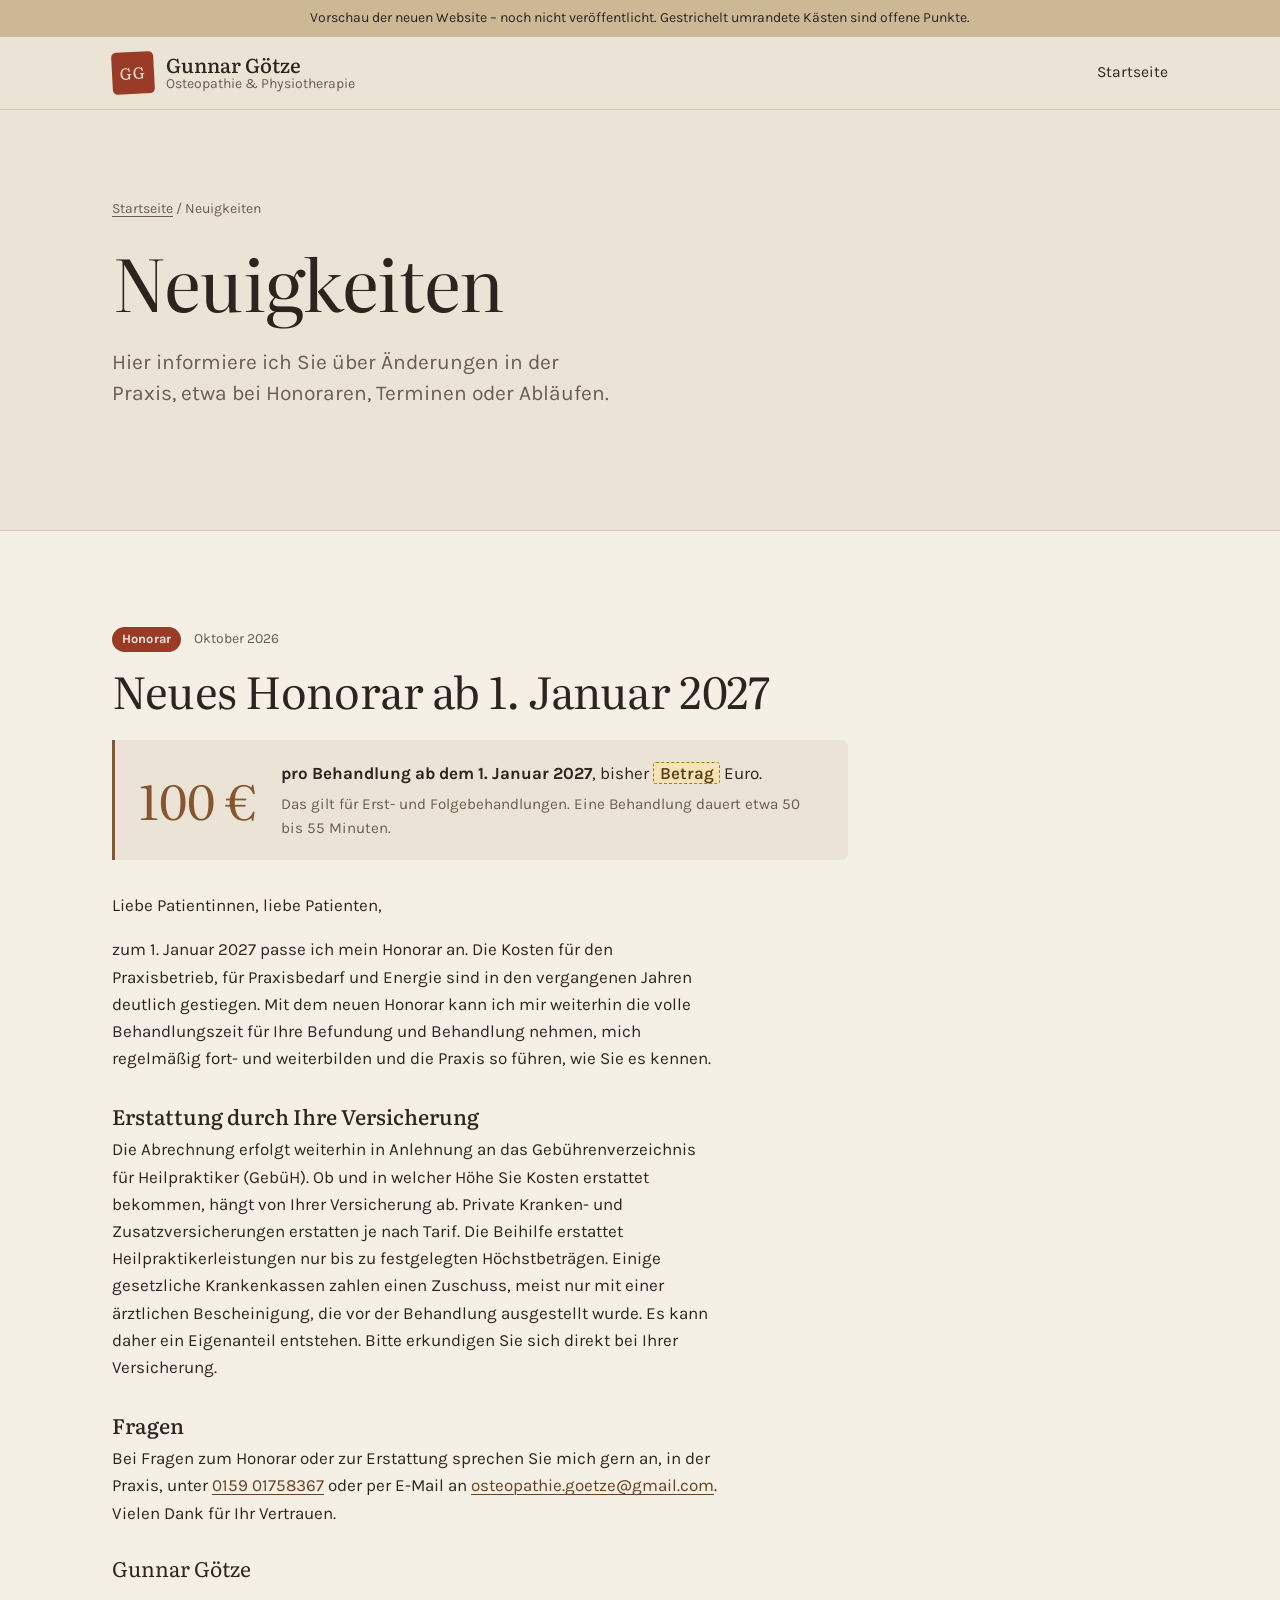
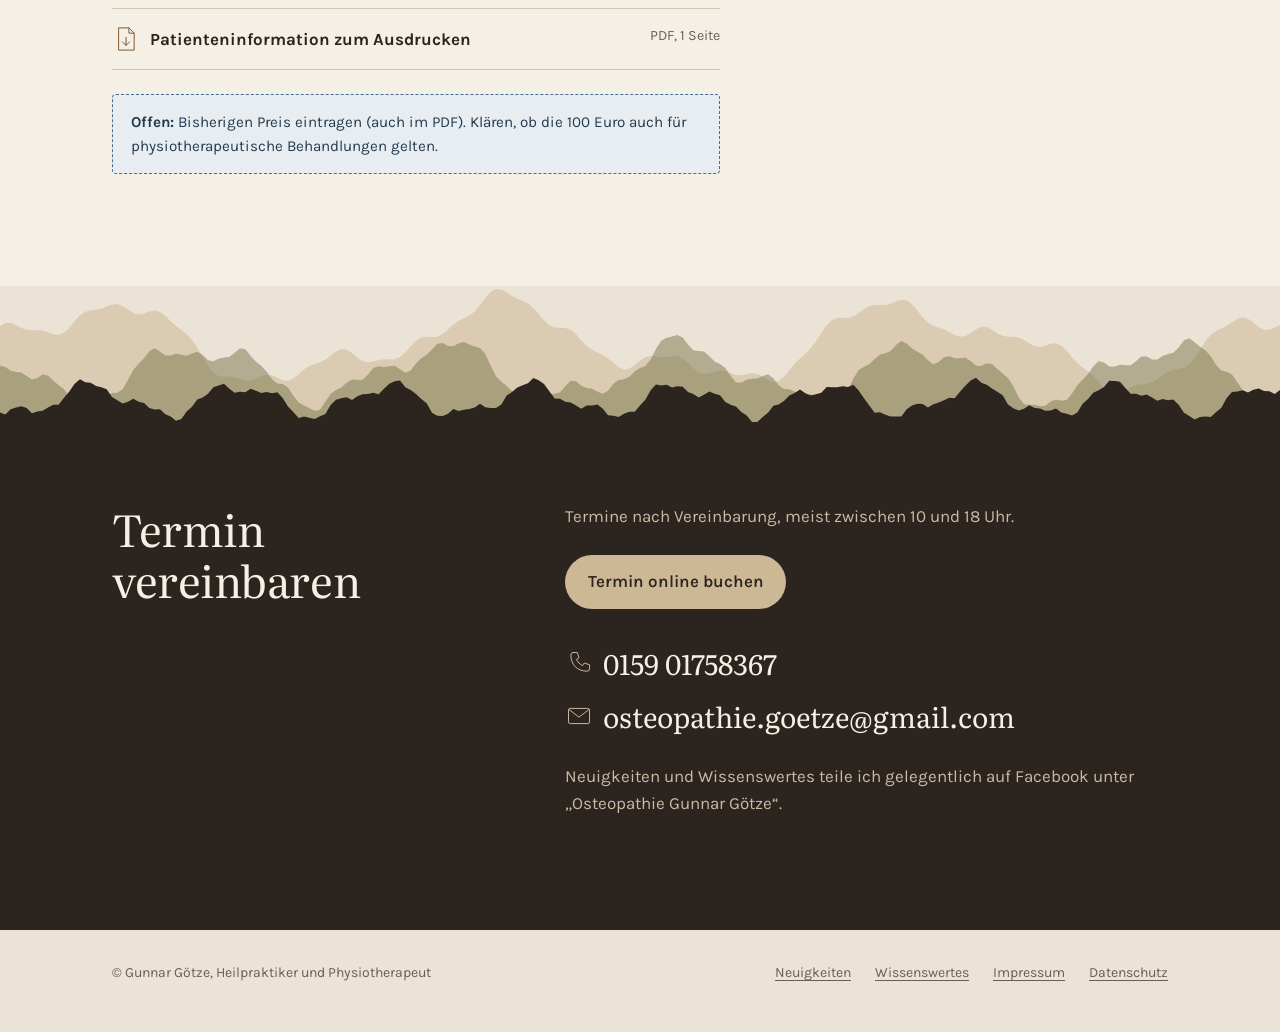
==== aktuelles.html @ a24f3da4 "Seite Neuigkeiten mit Honoraranpassung 2027, Hinweis-Banner auf der Startseite Co-Authored-By: Claud" ====
<!doctype html>
<html lang="de">
<head>
<meta charset="utf-8">
<meta name="viewport" content="width=device-width, initial-scale=1">
<meta name="robots" content="noindex, nofollow">
<title>Neuigkeiten – Gunnar Götze</title>
<meta name="description" content="Aktuelle Informationen aus der Praxis Gunnar Götze in Dahlewitz.">
<link rel="stylesheet" href="assets/style.css?v=10">
</head>
<body>
<svg width="0" height="0" style="position:absolute" aria-hidden="true" focusable="false">
  <symbol id="i-stones" viewBox="0 0 48 48"><ellipse cx="24" cy="38" rx="15" ry="5.5"/><ellipse cx="24" cy="26.5" rx="10.5" ry="4.5"/><ellipse cx="24" cy="16.5" rx="6.5" ry="3.5"/><path d="M24 9.5c0-2.5 1.5-4.5 4-5.5"/></symbol>
  <symbol id="i-spine" viewBox="0 0 48 48"><path d="M22 5h6M21 12h7M20.5 19h7.5M21 26h7M22 33h6.5M23 40h5"/><path d="M25 5c-2 7-3 14-1.5 21s1.5 11 1 14" opacity=".5"/></symbol>
  <symbol id="i-taiji" viewBox="0 0 48 48"><circle cx="24" cy="24" r="17"/><path d="M24 7a8.5 8.5 0 0 1 0 17a8.5 8.5 0 0 0 0 17"/><circle cx="24" cy="15.5" r="1.6"/><circle cx="24" cy="32.5" r="1.6"/></symbol>
  <symbol id="i-drop" viewBox="0 0 48 48"><path d="M24 6c6 9 10 14 10 20a10 10 0 0 1-20 0c0-6 4-11 10-20z"/><path d="M8 42c4-2 8-2 12 0s8 2 12 0 8-2 8-2" opacity=".6"/></symbol>
  <symbol id="i-bus" viewBox="0 0 48 48"><rect x="10" y="8" width="28" height="28" rx="4"/><path d="M10 24h28M15 36v4M33 36v4"/><circle cx="16" cy="30" r="1.5"/><circle cx="32" cy="30" r="1.5"/></symbol>
  <symbol id="i-train" viewBox="0 0 48 48"><rect x="13" y="6" width="22" height="28" rx="6"/><path d="M13 20h22M18 42l4-8M30 42l-4-8M16 42h16"/><circle cx="19" cy="27" r="1.5"/><circle cx="29" cy="27" r="1.5"/></symbol>
  <symbol id="i-car" viewBox="0 0 48 48"><path d="M7 30v-5l4-9h26l4 9v5z"/><path d="M7 30v5M41 30v5M11 25h26"/><circle cx="15" cy="30" r="2"/><circle cx="33" cy="30" r="2"/></symbol>
  <symbol id="i-phone" viewBox="0 0 48 48"><path d="M14 6h7l3 9-4.5 3a22 22 0 0 0 10.5 10.5l3-4.5 9 3v7a4 4 0 0 1-4 4C21 38 10 27 10 10a4 4 0 0 1 4-4z"/></symbol>
  <symbol id="i-mail" viewBox="0 0 48 48"><rect x="6" y="11" width="36" height="26" rx="3"/><path d="M7 13l17 13 17-13"/></symbol>
  <symbol id="i-doc" viewBox="0 0 48 48"><path d="M12 5h17l9 9v29H12z"/><path d="M29 5v9h9M24 21v14M18 29l6 6 6-6"/></symbol>
</svg>
<a class="skip" href="#inhalt">Zum Inhalt springen</a>
<div class="preview-bar">Vorschau der neuen Website – noch nicht veröffentlicht. Gestrichelt umrandete Kästen sind offene Punkte.</div>
<header class="site-head">
  <div class="wrap">
    <a class="brand" href="./"><span class="seal" aria-hidden="true">GG</span><span><strong>Gunnar Götze</strong><span class="brand-sub">Osteopathie &amp; Physiotherapie</span></span></a>
    <nav class="nav" aria-label="Hauptnavigation"><ul><li><a href="./">Startseite</a></li></ul></nav>
  </div>
</header>

<main id="inhalt">
<section class="hero sub-hero" aria-labelledby="nz-titel">
  <div class="wrap">
    <p class="place"><a href="./">Startseite</a> / Neuigkeiten</p>
    <h1 id="nz-titel">Neuigkeiten</h1>
    <p class="lead">Hier informiere ich Sie über Änderungen in der Praxis, etwa bei Honoraren, Terminen oder Abläufen.</p>
  </div>
</section>

<section class="surface news-list" aria-label="Meldungen">
  <div class="wrap">
    <article id="honorar-2027" class="news">
      <div class="news-meta"><span class="tag">Honorar</span><time datetime="2026-10">Oktober 2026</time></div>
      <h2>Neues Honorar ab 1.&nbsp;Januar&nbsp;2027</h2>
      <div class="price-box">
        <div class="amount">100&nbsp;€</div>
        <div>
          <p><strong>pro Behandlung ab dem 1.&nbsp;Januar 2027</strong>, bisher <span class="ph">Betrag</span> Euro.</p>
          <p class="muted">Das gilt für Erst- und Folgebehandlungen. Eine Behandlung dauert etwa 50 bis 55 Minuten.</p>
        </div>
      </div>
      <div class="news-body">
        <p>Liebe Patientinnen, liebe Patienten,</p>
        <p>zum 1.&nbsp;Januar 2027 passe ich mein Honorar an. Die Kosten für den Praxisbetrieb, für Praxisbedarf und Energie sind in den vergangenen Jahren deutlich gestiegen. Mit dem neuen Honorar kann ich mir weiterhin die volle Behandlungszeit für Ihre Befundung und Behandlung nehmen, mich regelmäßig fort- und weiterbilden und die Praxis so führen, wie Sie es kennen.</p>
        <h3>Erstattung durch Ihre Versicherung</h3>
        <p>Die Abrechnung erfolgt weiterhin in Anlehnung an das Gebührenverzeichnis für Heilpraktiker (GebüH). Ob und in welcher Höhe Sie Kosten erstattet bekommen, hängt von Ihrer Versicherung ab. Private Kranken- und Zusatzversicherungen erstatten je nach Tarif. Die Beihilfe erstattet Heilpraktikerleistungen nur bis zu festgelegten Höchstbeträgen. Einige gesetzliche Krankenkassen zahlen einen Zuschuss, meist nur mit einer ärztlichen Bescheinigung, die vor der Behandlung ausgestellt wurde. Es kann daher ein Eigenanteil entstehen. Bitte erkundigen Sie sich direkt bei Ihrer Versicherung.</p>
        <h3>Fragen</h3>
        <p>Bei Fragen zum Honorar oder zur Erstattung sprechen Sie mich gern an, in der Praxis, unter <a href="tel:+4915901758367">0159&nbsp;01758367</a> oder per E-Mail an <a href="mailto:osteopathie.goetze@gmail.com">osteopathie.goetze@gmail.com</a>. Vielen Dank für Ihr Vertrauen.</p>
        <p class="sig">Gunnar Götze</p>
        <ul class="downloads">
          <li><a href="assets/docs/patienteninformation-honorar-2027.pdf" download="Patienteninformation Honorar 2027.pdf"><span class="icon-row"><svg class="icon small" aria-hidden="true"><use href="#i-doc"/></svg><strong>Patienteninformation zum Ausdrucken</strong></span><small>PDF, 1 Seite</small></a></li>
        </ul>
        <div class="open-point"><strong>Offen:</strong> Bisherigen Preis eintragen (auch im PDF). Klären, ob die 100 Euro auch für physiotherapeutische Behandlungen gelten.</div>
      </div>
    </article>
  </div>
</section>

<div class="mountain-band" aria-hidden="true"><svg class="mountains" viewBox="0 0 1440 260" preserveAspectRatio="none" focusable="false"><path d="M0 260 L0 68.2 L6 62.7 L12 62.2 L18 65.9 L24 70.9 L30 74.2 L36 75.0 L42 74.6 L48 75.3 L54 78.1 L60 81.7 L66 83.0 L72 79.3 L78 70.6 L84 59.4 L90 49.5 L96 43.5 L102 41.1 L108 40.2 L114 38.3 L120 34.8 L126 31.4 L132 30.6 L138 33.8 L144 39.9 L150 45.6 L156 48.1 L162 46.6 L168 43.3 L174 41.6 L180 44.1 L186 50.8 L192 59.5 L198 67.7 L204 74.5 L210 81.4 L216 90.9 L222 104.4 L228 120.5 L234 135.8 L240 146.9 L246 152.2 L252 153.2 L258 153.1 L264 154.5 L270 157.4 L276 160.1 L282 160.1 L288 156.9 L294 152.5 L300 149.8 L306 150.9 L312 155.1 L318 159.4 L324 160.5 L330 156.7 L336 149.3 L342 141.4 L348 135.5 L354 132.0 L360 129.1 L366 124.7 L372 118.0 L378 110.9 L384 106.7 L390 107.7 L396 113.5 L402 121.3 L408 127.2 L414 129.2 L420 127.8 L426 125.4 L432 124.2 L438 124.4 L444 123.9 L450 120.1 L456 112.1 L462 101.8 L468 92.5 L474 87.2 L480 86.0 L486 86.7 L492 85.8 L498 81.2 L504 73.7 L510 65.5 L516 59.0 L522 54.5 L528 50.0 L534 43.1 L540 32.6 L546 20.5 L552 10.2 L558 5.1 L564 6.1 L570 11.1 L576 17.0 L582 21.6 L588 25.2 L594 29.7 L600 37.2 L606 47.5 L612 58.4 L618 66.6 L624 70.3 L630 70.7 L636 70.9 L642 74.2 L648 81.7 L654 91.7 L660 101.1 L666 108.0 L672 112.4 L678 116.5 L684 122.3 L690 130.2 L696 137.7 L702 141.7 L708 140.1 L714 133.8 L720 126.0 L726 120.4 L732 118.5 L738 119.4 L744 120.6 L750 120.3 L756 118.9 L762 118.7 L768 122.2 L774 129.8 L780 139.0 L786 146.4 L792 149.3 L798 147.8 L804 144.7 L810 143.0 L816 144.3 L822 147.7 L828 150.6 L834 151.0 L840 149.3 L846 147.8 L852 149.0 L858 153.6 L864 159.4 L870 162.8 L876 161.0 L882 153.5 L888 142.7 L894 131.8 L900 122.6 L906 114.6 L912 105.4 L918 93.6 L924 79.7 L930 66.5 L936 57.4 L942 53.6 L948 53.6 L954 54.0 L960 51.8 L966 46.3 L972 39.5 L978 34.2 L984 32.0 L990 32.1 L996 32.1 L1002 30.1 L1008 26.2 L1014 23.2 L1020 24.1 L1026 30.7 L1032 41.5 L1038 53.1 L1044 62.1 L1050 67.3 L1056 70.3 L1062 73.3 L1068 77.8 L1074 82.9 L1080 85.9 L1086 84.8 L1092 79.6 L1098 73.1 L1104 69.0 L1110 69.6 L1116 74.2 L1122 80.2 L1128 84.4 L1134 85.9 L1140 86.0 L1146 87.3 L1152 91.3 L1158 97.1 L1164 101.9 L1170 103.4 L1176 101.2 L1182 97.9 L1188 97.0 L1194 101.1 L1200 109.9 L1206 120.7 L1212 130.7 L1218 138.4 L1224 144.8 L1230 152.3 L1236 162.1 L1242 173.0 L1248 181.9 L1254 185.8 L1260 183.7 L1266 177.7 L1272 171.4 L1278 167.6 L1284 166.4 L1290 165.9 L1296 163.4 L1302 157.9 L1308 150.8 L1314 144.7 L1320 141.5 L1326 140.4 L1332 138.4 L1338 132.5 L1344 121.6 L1350 107.4 L1356 93.5 L1362 82.9 L1368 76.2 L1374 71.8 L1380 67.1 L1386 61.4 L1392 55.8 L1398 53.3 L1404 55.5 L1410 61.9 L1416 69.3 L1422 73.9 L1428 74.0 L1434 70.4 L1440 66.1 L1440 260 Z"/><path d="M0 260 L0 134.4 L6 137.1 L12 143.6 L18 145.7 L24 146.4 L30 152.2 L36 158.2 L42 155.9 L48 149.9 L54 151.5 L60 160.4 L66 168.2 L72 174.8 L78 187.0 L84 201.4 L90 206.8 L96 202.3 L102 198.3 L108 198.1 L114 194.4 L120 185.9 L126 181.0 L132 180.6 L138 174.7 L144 158.7 L150 142.2 L156 131.7 L162 122.1 L168 110.6 L174 105.3 L180 110.8 L186 117.8 L192 117.5 L198 114.8 L204 116.4 L210 118.1 L216 114.2 L222 111.2 L228 117.0 L234 125.8 L240 127.3 L246 123.0 L252 121.2 L258 120.0 L264 113.1 L270 105.2 L276 107.2 L282 118.5 L288 128.4 L294 134.9 L300 145.0 L306 158.0 L312 165.0 L318 166.1 L324 172.0 L330 185.6 L336 197.4 L342 202.4 L348 206.6 L354 211.8 L360 209.3 L366 196.0 L372 182.2 L378 175.9 L384 171.7 L390 163.9 L396 158.2 L402 159.0 L408 158.7 L414 149.7 L420 139.0 L426 135.9 L432 137.3 L438 136.0 L444 135.1 L450 140.8 L456 146.9 L462 142.9 L468 131.2 L474 122.2 L480 116.5 L486 107.5 L492 97.8 L498 96.3 L504 101.4 L510 102.2 L516 96.9 L522 94.8 L528 99.0 L534 102.6 L540 104.9 L546 115.1 L552 134.8 L558 152.8 L564 162.1 L570 169.2 L576 178.1 L582 182.4 L588 178.8 L594 176.7 L600 182.7 L606 189.2 L612 188.1 L618 183.7 L624 182.5 L630 179.7 L636 169.9 L642 160.5 L648 161.4 L654 168.7 L660 172.6 L666 173.8 L672 178.5 L678 182.6 L684 177.2 L690 165.6 L696 159.0 L702 158.0 L708 153.6 L714 144.8 L720 138.9 L726 135.3 L732 124.5 L738 106.3 L744 92.2 L750 87.6 L756 85.6 L762 83.0 L768 87.0 L774 99.0 L780 108.6 L786 110.0 L792 111.0 L798 118.8 L804 127.6 L810 132.2 L816 138.7 L822 151.9 L828 163.3 L834 163.8 L840 158.7 L846 157.0 L852 156.7 L858 152.2 L864 149.2 L870 156.1 L876 168.1 L882 174.2 L888 174.8 L894 178.4 L900 184.3 L906 185.1 L912 183.0 L918 187.8 L924 198.4 L930 203.4 L936 199.4 L942 193.9 L948 188.5 L954 176.1 L960 156.8 L966 142.1 L972 136.8 L978 132.4 L984 123.4 L990 116.0 L996 114.0 L1002 109.9 L1008 99.8 L1014 93.0 L1020 97.2 L1026 106.0 L1032 111.2 L1038 116.2 L1044 125.6 L1050 132.3 L1056 128.5 L1062 120.6 L1068 119.1 L1074 122.2 L1080 122.1 L1086 121.3 L1092 127.0 L1098 135.0 L1104 135.6 L1110 130.9 L1116 131.9 L1122 140.3 L1128 148.3 L1134 155.6 L1140 169.5 L1146 188.3 L1152 200.0 L1158 201.2 L1164 201.1 L1170 203.7 L1176 202.5 L1182 195.7 L1188 192.0 L1194 194.4 L1200 193.1 L1206 181.9 L1212 168.0 L1218 158.5 L1224 149.0 L1230 135.7 L1236 127.0 L1242 129.6 L1248 136.1 L1254 136.3 L1260 133.4 L1266 134.0 L1272 134.1 L1278 127.3 L1284 119.2 L1290 119.4 L1296 124.6 L1302 124.3 L1308 118.7 L1314 115.3 L1320 113.0 L1326 104.1 L1332 92.0 L1338 88.5 L1344 95.3 L1350 103.0 L1356 108.7 L1362 118.9 L1368 133.5 L1374 142.9 L1380 145.0 L1386 150.0 L1392 163.0 L1398 175.9 L1404 183.3 L1410 190.8 L1416 201.1 L1422 205.0 L1428 197.1 L1434 186.1 L1440 181.2 L1440 260 Z"/><path d="M0 260 L0 214.1 L6 217.5 L12 208.7 L18 205.6 L24 203.4 L30 206.6 L36 215.3 L42 212.3 L48 211.2 L54 205.6 L60 201.2 L66 201.2 L72 189.2 L78 178.7 L84 165.4 L90 157.8 L96 162.9 L102 163.6 L108 169.3 L114 171.2 L120 174.9 L126 187.9 L132 193.2 L138 199.0 L144 195.9 L150 190.7 L156 195.8 L162 198.2 L168 206.5 L174 209.2 L180 208.8 L186 217.1 L192 221.1 L198 228.2 L204 225.2 L210 212.5 L216 204.3 L222 192.3 L228 188.7 L234 182.2 L240 171.2 L246 168.6 L252 165.5 L258 173.9 L264 180.6 L270 179.2 L276 179.8 L282 174.1 L288 177.4 L294 181.1 L300 179.3 L306 181.7 L312 179.8 L318 189.8 L324 204.1 L330 213.5 L336 223.3 L342 221.0 L348 222.9 L354 225.0 L360 220.6 L366 216.8 L372 201.5 L378 192.6 L384 190.0 L390 188.3 L396 192.8 L402 186.7 L408 183.4 L414 182.9 L420 180.7 L426 183.4 L432 174.0 L438 165.6 L444 161.3 L450 160.1 L456 171.4 L462 176.2 L468 182.8 L474 191.1 L480 198.4 L486 214.4 L492 219.7 L498 220.2 L504 216.4 L510 208.3 L516 211.4 L522 209.6 L528 208.2 L534 205.6 L540 199.4 L546 205.1 L552 206.5 L558 206.5 L564 200.8 L570 185.5 L576 179.5 L582 171.8 L588 168.0 L594 164.7 L600 155.8 L606 159.7 L612 165.8 L618 178.2 L624 190.4 L630 191.0 L636 196.1 L642 197.4 L648 202.3 L654 207.8 L660 202.3 L666 202.3 L672 200.8 L678 207.2 L684 218.6 L690 219.6 L696 221.7 L702 216.2 L708 213.0 L714 213.0 L720 202.1 L726 192.4 L732 176.4 L738 166.8 L744 168.3 L750 167.1 L756 171.7 L762 169.9 L768 170.6 L774 179.5 L780 182.7 L786 188.6 L792 184.1 L798 178.7 L804 182.2 L810 185.0 L816 196.3 L822 201.0 L828 203.9 L834 213.4 L840 219.2 L846 230.4 L852 230.4 L858 221.7 L864 214.4 L870 202.7 L876 200.8 L882 194.7 L888 185.3 L894 181.0 L900 175.0 L906 181.4 L912 185.3 L918 183.2 L924 180.8 L930 170.9 L936 171.2 L942 171.6 L948 169.7 L954 171.1 L960 167.3 L966 176.8 L972 190.0 L978 202.1 L984 214.4 L990 213.9 L996 218.1 L1002 221.1 L1008 220.8 L1014 220.9 L1020 208.5 L1026 202.1 L1032 199.3 L1038 199.6 L1044 205.7 L1050 200.3 L1056 197.2 L1062 193.3 L1068 189.2 L1074 190.2 L1080 178.9 L1086 168.9 L1092 159.8 L1098 155.3 L1104 163.9 L1110 167.0 L1116 173.5 L1122 179.1 L1128 185.1 L1134 200.7 L1140 206.8 L1146 210.7 L1152 207.9 L1158 201.7 L1164 206.5 L1170 207.2 L1176 211.0 L1182 210.9 L1188 207.2 L1194 214.1 L1200 216.3 L1206 219.3 L1212 214.3 L1218 199.3 L1224 191.4 L1230 180.8 L1236 176.6 L1242 171.1 L1248 160.5 L1254 160.7 L1260 162.0 L1266 172.6 L1272 182.4 L1278 182.2 L1284 185.6 L1290 183.8 L1296 188.8 L1302 194.4 L1308 191.4 L1314 193.4 L1320 192.2 L1326 201.0 L1332 214.5 L1338 220.0 L1344 226.1 L1350 221.9 L1356 221.0 L1362 221.9 L1368 213.7 L1374 206.3 L1380 189.7 L1386 179.6 L1392 178.5 L1398 176.3 L1404 180.3 L1410 175.6 L1416 173.7 L1422 177.7 L1428 178.2 L1434 182.8 L1440 176.0 L1440 260 Z"/></svg></div>

<section class="contact-block" aria-labelledby="kontakt-titel">
  <div class="wrap split">
    <header><h2 id="kontakt-titel">Termin vereinbaren</h2></header>
    <div>
      <p class="muted">Termine nach Vereinbarung, meist zwischen 10 und 18 Uhr.</p>
      <p style="margin-top:1.5rem"><a class="btn" style="background:var(--sand);color:var(--ink)" href="https://my.lemniscus.de/ot/24f0e28b-988a-4317-8907-98d3f3a59a79" rel="noopener">Termin online buchen</a></p>
      <div class="contact-lines">
        <a class="icon-row" href="tel:+4915901758367"><svg class="icon small" aria-hidden="true"><use href="#i-phone"/></svg>0159 01758367</a>
        <a class="icon-row" href="mailto:osteopathie.goetze@gmail.com?subject=Terminanfrage"><svg class="icon small" aria-hidden="true"><use href="#i-mail"/></svg>osteopathie.goetze@gmail.com</a>
      </div>
      <p class="muted" style="margin-top:1.5rem">Neuigkeiten und Wissenswertes teile ich gelegentlich auf Facebook unter „Osteopathie Gunnar Götze“.</p>
    </div>
  </div>
</section>

</main>

<footer class="site-foot">
  <div class="wrap">
    <span>© Gunnar Götze, Heilpraktiker und Physiotherapeut</span>
    <ul>
      <li><a href="aktuelles.html">Neuigkeiten</a></li>
      <li><a href="osteopathie.html">Wissenswertes</a></li>
      <li><a href="impressum.html">Impressum</a></li>
      <li><a href="datenschutz.html">Datenschutz</a></li>
    </ul>
  </div>
</footer>
</body>
</html>
---- assets/style.css ----
/* Schriften lokal eingebunden – keine Verbindung zu Google Fonts (DSGVO) */
@font-face {
  font-family: "Literata";
  src: url("fonts/literata-latin-opsz-normal.woff2") format("woff2");
  font-weight: 200 900;
  font-style: normal;
  font-display: swap;
}
@font-face {
  font-family: "Literata";
  src: url("fonts/literata-latin-opsz-italic.woff2") format("woff2");
  font-weight: 200 900;
  font-style: italic;
  font-display: swap;
}
@font-face {
  font-family: "Karla";
  src: url("fonts/karla-latin-wght-normal.woff2") format("woff2");
  font-weight: 200 800;
  font-style: normal;
  font-display: swap;
}

:root {
  --paper: #ebe3d5;      /* ungebleichtes Reispapier – Grundfläche */
  --surface: #f5f0e6;    /* helle Flächen */
  --ink: #2c241f;        /* Umbra-Schwarz – Text */
  --muted: #6a5d51;      /* Nebentext */
  --clay: #87552f;       /* gebrannte Erde – Akzent */
  --clay-deep: #66401f;
  --olive: #6d6b3f;      /* Olivgrün – zweiter Akzent */
  --sand: #cdb896;       /* Lehm */
  --cinnabar: #9a3b27;   /* Siegelrot, nur für das Siegel */
  --line: #d4c6b0;

  --serif: "Literata", Georgia, "Times New Roman", serif;
  --sans: "Karla", "Helvetica Neue", Arial, sans-serif;

  --step--1: 0.875rem;
  --step-0: 1.0625rem;
  --step-1: 1.3125rem;
  --step-2: 1.75rem;
  --step-3: clamp(2rem, 4.2vw, 2.75rem);
  --step-4: clamp(2.5rem, 6.5vw, 4.5rem);

  --gutter: clamp(1rem, 4vw, 3rem);
  --measure: 38rem;
}

*, *::before, *::after { box-sizing: border-box; }

html { scroll-behavior: smooth; -webkit-text-size-adjust: 100%; }
@media (prefers-reduced-motion: reduce) { html { scroll-behavior: auto; } }

body {
  margin: 0;
  background: var(--paper);
  color: var(--ink);
  font-family: var(--sans);
  font-size: var(--step-0);
  line-height: 1.6;
}

img { max-width: 100%; display: block; }

a { color: var(--clay-deep); text-underline-offset: 0.18em; text-decoration-thickness: 1px; }
a:hover { color: var(--ink); }

:focus-visible { outline: 3px solid var(--clay); outline-offset: 3px; border-radius: 2px; }

.skip {
  position: absolute; left: -999px; top: 0.5rem;
  background: var(--ink); color: var(--surface); padding: 0.5rem 1rem; z-index: 10;
}
.skip:focus { left: 0.5rem; }

h1, h2, h3 { font-family: var(--serif); font-weight: 400; line-height: 1.15; margin: 0; }
h1 { font-size: var(--step-4); letter-spacing: -0.015em; font-variation-settings: "opsz" 72; }
h2 { font-size: var(--step-3); letter-spacing: -0.01em; font-variation-settings: "opsz" 48; }
h3 { font-size: var(--step-1); font-weight: 500; }

p { margin: 0 0 1em; max-width: var(--measure); }

.wrap { width: 100%; max-width: 72rem; margin: 0 auto; padding: 0 var(--gutter); }

/* ---------- Kopf ---------- */
.site-head { position: relative; border-bottom: 1px solid var(--line); background: var(--paper); }
.site-head .wrap {
  display: flex; align-items: center; justify-content: space-between; gap: 1rem; min-height: 4.5rem;
}
.brand { display: flex; align-items: center; gap: 0.75rem; min-width: 0; text-decoration: none; color: var(--ink); line-height: 1.2; padding: 0.75rem 0; }
.brand strong { display: block; font-family: var(--serif); font-weight: 500; font-size: 1.25rem; }
.brand-sub { display: block; font-size: var(--step--1); color: var(--muted); }
.seal {
  flex: none; width: 2.6rem; height: 2.6rem; border-radius: 0.3rem; background: var(--cinnabar);
  color: #f5ebe0; display: grid; place-items: center; font-family: var(--serif); font-size: 1rem;
  letter-spacing: 0.04em; transform: rotate(-3deg);
}

.nav ul { list-style: none; margin: 0; padding: 0; display: flex; align-items: center; gap: 0.25rem 1.5rem; }
.nav a { color: var(--ink); text-decoration: none; font-size: 0.975rem; padding: 0.4rem 0; display: block; white-space: nowrap; }
.nav a:hover { text-decoration: underline; }
.nav li.extra { display: none; }
.menu-toggle { display: none; }

@media (max-width: 52rem) {
  .brand-sub { display: none; }
  .seal { width: 2.2rem; height: 2.2rem; font-size: 0.9rem; }
  .menu-toggle {
    display: inline-flex; align-items: center; gap: 0.4rem; flex: none;
    font: inherit; font-size: 0.95rem; color: var(--ink); background: transparent;
    border: 1px solid var(--line); border-radius: 999px; padding: 0.45rem 0.85rem; cursor: pointer;
  }
  .menu-toggle svg { width: 1.1rem; height: 1.1rem; fill: none; stroke: currentColor; stroke-width: 1.8; stroke-linecap: round; }
  .menu-toggle[aria-expanded="true"] { background: var(--ink); color: var(--surface); border-color: var(--ink); }

  .nav.full ul {
    display: none; position: absolute; left: 0; right: 0; top: 100%; z-index: 20;
    flex-direction: column; align-items: stretch; gap: 0; padding: 0.25rem var(--gutter) 0.75rem;
    background: var(--surface); border-bottom: 1px solid var(--line);
    box-shadow: 0 12px 24px -16px rgba(44,36,31,.35);
  }
  .nav.full ul.open { display: flex; }
  .nav.full li.extra { display: block; }
  .nav.full li.desk-only { display: none; }
  .nav.full ul a { padding: 0.8rem 0; font-size: 1.05rem; border-bottom: 1px solid var(--line); }
  .nav.full ul li:last-child a { border-bottom: 0; }

  /* ohne JavaScript: Liste normal unter dem Kopf zeigen */
  .no-js .menu-toggle { display: none; }
  .no-js .site-head .wrap { flex-wrap: wrap; }
  .no-js .nav.full { width: 100%; }
  .no-js .nav.full ul { display: flex; position: static; box-shadow: none; border: 0; padding: 0 0 0.5rem; background: none; }
}

/* ---------- Hero ---------- */
.hero { position: relative; overflow: hidden; padding: clamp(3rem, 9vw, 7rem) 0 clamp(3rem, 7vw, 5.5rem); }
.hero .wrap { position: relative; z-index: 1; }
.hero h1 { max-width: 15ch; }
.hero .lead { font-size: var(--step-1); line-height: 1.5; color: var(--muted); max-width: 32rem; margin: 1.5rem 0 2rem; }
.hero .place { font-size: var(--step--1); color: var(--muted); margin: 0 0 1.25rem; }

.actions { display: flex; flex-wrap: wrap; gap: 0.75rem 1.25rem; align-items: center; }
.btn {
  display: inline-block; font-family: var(--sans); font-weight: 600; text-decoration: none;
  background: var(--ink); color: var(--surface); padding: 0.85rem 1.4rem; border-radius: 999px;
}
.btn:hover { background: var(--clay-deep); color: var(--surface); }
.btn.quiet { background: transparent; color: var(--ink); padding: 0.85rem 0.25rem; text-decoration: underline; }
.btn.quiet:hover { color: var(--clay-deep); }

/* Ensō – das eine bewegte Element der Seite */
.enso {
  position: absolute; right: clamp(-3rem, 2vw, 4rem); top: calc(50% + 6vw); transform: translateY(-50%);
  width: min(31rem, 46vw); height: auto; z-index: 0; pointer-events: none;
}
.enso .ink { fill: var(--ink); opacity: 0.86; }
.enso .fiber { fill: none; stroke: var(--ink); stroke-width: 1.4; opacity: 0.45; stroke-linecap: round; }
.enso .reveal { fill: none; stroke: #fff; stroke-width: 70; stroke-linecap: round; }
@media (prefers-reduced-motion: no-preference) {
  .enso .reveal { stroke-dasharray: 1500; stroke-dashoffset: 1500; animation: brush 2.2s cubic-bezier(.55,.1,.35,1) .3s forwards; }
  .enso .fiber { opacity: 0; animation: fade .6s ease-out 2.3s forwards; }
}
@keyframes brush { to { stroke-dashoffset: 0; } }
@keyframes fade { to { opacity: 0.45; } }
@media (max-width: 52rem) {
  .enso { right: -7rem; top: auto; bottom: -5rem; transform: none; width: 22rem; opacity: 0.16; }
}

/* Blütenzweig (Asiatischer Blüten-Hartriegel) – wird nach dem Ensō gemalt */
.blossoms {
  position: absolute; top: 0; left: 0; width: 100%; height: auto;
  z-index: 0; pointer-events: none; overflow: visible;
}
.blossoms .branch { fill: var(--ink); opacity: 0.88; }
.blossoms .reveal { fill: none; stroke: #fff; stroke-width: 36; stroke-linecap: round; }
.blossoms .leaf { fill: var(--olive); opacity: 0.8; }
.blossoms .bract { fill: url(#bract-wash); stroke: var(--ink); stroke-width: 1; stroke-opacity: 0.5; }
.blossoms .vein { fill: none; stroke: var(--clay); stroke-width: 0.8; opacity: 0.35; }
.blossoms .core { fill: #87843f; }
.blossoms .leaf, .blossoms .bract { transform-box: fill-box; transform-origin: 50% 100%; }
.blossoms .core { transform-box: fill-box; transform-origin: 50% 50%; }
/* Platz über der Überschrift für den Zweig (Höhe der Zeichnung = 14,2 % der Breite) */
.hero { padding-top: calc(14.2vw + 1.5rem); }
@media (prefers-reduced-motion: no-preference) {
  .blossoms .reveal { animation: brush 8s linear forwards; }
  .blossoms .leaf { opacity: 0; transform: scale(.2); animation: unfold .9s ease-out forwards; }
  .blossoms .bract { opacity: 0; transform: scale(.15) rotate(-6deg); animation: open 1.1s cubic-bezier(.3,.6,.3,1) forwards; }
  .blossoms .vein { opacity: 0; animation: vein .6s ease-out forwards; }
  .blossoms .core { opacity: 0; transform: scale(.3); animation: unfold-core .6s ease-out forwards; }
}
@keyframes unfold { to { opacity: 0.8; transform: scale(1); } }
@keyframes open { 60% { opacity: 1; } to { opacity: 1; transform: none; } }
@keyframes vein { to { opacity: 0.35; } }
@keyframes unfold-core { to { opacity: 1; transform: scale(1); } }

/* Symbole (selbst gezeichnet) */
.icon { width: 2.75rem; height: 2.75rem; fill: none; stroke: var(--clay); stroke-width: 1.6; stroke-linecap: round; stroke-linejoin: round; }
.icon.small { width: 1.75rem; height: 1.75rem; stroke-width: 1.7; }
.icon-row { display: flex; align-items: center; gap: 0.6rem; }

/* Tuschberge */
.mountains { display: block; width: 100%; height: clamp(5rem, 12vw, 10rem); }
.mountains path:nth-child(1) { fill: var(--sand); opacity: .55; }
.mountains path:nth-child(2) { fill: var(--olive); opacity: .45; }
.mountains path:nth-child(3) { fill: var(--ink); }

/* Figur Übung */
.practice { display: grid; grid-template-columns: 7rem 1fr; gap: 1.5rem; align-items: start; margin-top: 2.5rem; }
.figure { width: 7rem; height: auto; fill: none; stroke: var(--ink); stroke-width: 2.2; stroke-linecap: round; stroke-linejoin: round; }
.figure .head { fill: var(--ink); }
.figure .ground { stroke: var(--clay); stroke-width: 1.4; opacity: .7; }
@media (max-width: 30rem) { .practice { grid-template-columns: 5rem 1fr; } .figure { width: 5rem; } }

/* ---------- Abschnitte ---------- */
section { padding: clamp(3.5rem, 8vw, 6rem) 0; }
section + section { border-top: 1px solid var(--line); }
section.contact-block, .mountain-band + section { border-top: 0; }
.mountain-band { padding: 0; background: var(--paper); line-height: 0; }
.surface { background: var(--surface); }

.split { display: grid; grid-template-columns: minmax(0, 1fr) minmax(0, 1.6fr); gap: 2rem clamp(2rem, 6vw, 5rem); }
.split > header h2 { max-width: 12ch; }
@media (max-width: 52rem) { .split { grid-template-columns: 1fr; } }

.quiet-list { list-style: none; padding: 0; margin: 0 0 1.5rem; max-width: var(--measure); }
.quiet-list li { padding: 0.7rem 0; border-bottom: 1px solid var(--line); }
.quiet-list li:first-child { border-top: 1px solid var(--line); }

/* Behandlungen */
.treatments { display: grid; grid-template-columns: repeat(2, minmax(0, 1fr)); gap: 2.5rem 3rem; margin-top: 0.5rem; }
.treatments article { border-top: 1px solid var(--line); padding-top: 1.25rem; }
.treatments .icon { margin-bottom: 0.75rem; }
.treatments h3 { margin-bottom: 0.5rem; }
.treatments p { color: var(--muted); margin: 0; }
@media (max-width: 40rem) { .treatments { grid-template-columns: 1fr; } }

/* Ablauf – echte Reihenfolge, daher nummeriert */
.steps { list-style: none; counter-reset: step; padding: 0; margin: 0; }
.steps li { counter-increment: step; display: grid; grid-template-columns: 3rem 1fr; gap: 0 1rem; padding: 1.25rem 0; border-bottom: 1px solid var(--line); }
.steps li:first-child { border-top: 1px solid var(--line); }
.steps li::before {
  content: counter(step); font-family: var(--serif); font-size: var(--step-2); line-height: 1; color: var(--clay);
}
.steps h3 { margin-bottom: 0.35rem; }
.steps p { margin: 0; color: var(--muted); }

/* Therapeut */
.timeline { margin: 1.5rem 0 0; padding: 0; }
.timeline div { display: grid; grid-template-columns: 7.5rem 1fr; gap: 1rem; padding: 0.65rem 0; border-bottom: 1px solid var(--line); }
.timeline dt { font-family: var(--serif); color: var(--clay-deep); }
.timeline dd { margin: 0; }
@media (max-width: 30rem) { .timeline div { grid-template-columns: 1fr; gap: 0.1rem; } }

.portrait { aspect-ratio: 4 / 5; }

/* Bilder & Platzhalter */
.photo {
  background: var(--sand); border-radius: 0.25rem; overflow: hidden;
  display: flex; align-items: flex-end; min-height: 12rem;
}
.photo img { width: 100%; height: 100%; object-fit: cover; }
.photo.placeholder {
  background:
    repeating-linear-gradient(135deg, transparent 0 14px, rgba(30,43,39,.06) 14px 15px),
    var(--sand);
}
.photo.placeholder span { padding: 0.75rem 1rem; font-size: var(--step--1); color: var(--ink); }

.gallery { display: grid; grid-template-columns: 2fr 1fr 1fr; grid-template-rows: 14rem 14rem; gap: 0.75rem; margin-top: 2.5rem; }
.gallery .photo:first-child { grid-row: span 2; }
@media (max-width: 40rem) {
  .gallery { grid-template-columns: 1fr 1fr; grid-template-rows: auto; grid-auto-rows: 10rem; }
  .gallery .photo:first-child { grid-column: span 2; grid-row: auto; min-height: 14rem; }
}

/* Offene Punkte für die Vorschau – vor Livegang entfernen */
.open-point {
  border: 1.5px dashed #4a6d8c; background: #e7edf1; color: #243a4e;
  padding: 0.9rem 1.1rem; border-radius: 0.25rem; max-width: var(--measure); margin: 1rem 0;
  font-size: 0.95rem;
}
.open-point strong { font-weight: 700; }

/* Downloads */
.downloads { list-style: none; padding: 0; margin: 1.5rem 0; max-width: var(--measure); }
.downloads li { border-bottom: 1px solid var(--line); }
.downloads li:first-child { border-top: 1px solid var(--line); }
.downloads a { display: flex; justify-content: space-between; gap: 1rem; padding: 1rem 0; text-decoration: none; color: var(--ink); }
.downloads a:hover strong { text-decoration: underline; }
.downloads small { color: var(--muted); white-space: nowrap; }

/* Anfahrt & Kontakt */
.facts { display: grid; grid-template-columns: repeat(3, minmax(0, 1fr)); gap: 1.5rem 2rem; margin: 2rem 0; }
.facts div { border-top: 1px solid var(--line); padding-top: 0.75rem; }
.facts h3 { font-size: 1.05rem; margin-bottom: 0.25rem; }
.facts .icon { margin-bottom: 0.4rem; }
.facts p { margin: 0; color: var(--muted); }
@media (max-width: 40rem) { .facts { grid-template-columns: 1fr; } }

address { font-style: normal; font-family: var(--serif); font-size: var(--step-1); line-height: 1.45; }

.contact-block {
  background: var(--ink); color: var(--surface);
}
.contact-block a { color: var(--surface); }
.contact-block .muted { color: #cbbba6; }
.contact-block { padding-top: 0; }
.contact-block .wrap { padding-top: clamp(2.5rem, 6vw, 4rem); }
.contact-lines .icon { stroke: var(--sand); }
.contact-block h2 { max-width: 16ch; }
.contact-lines { margin: 2rem 0 0; display: grid; gap: 0.5rem; }
.contact-lines a { font-family: var(--serif); font-size: var(--step-2); text-decoration: none; overflow-wrap: anywhere; }
.contact-lines a:hover { text-decoration: underline; }

/* ---------- Fuß ---------- */
.site-foot { padding: 2rem 0 3rem; font-size: var(--step--1); color: var(--muted); }
.site-foot .wrap { display: flex; flex-wrap: wrap; justify-content: space-between; gap: 1rem; }
.site-foot ul { list-style: none; margin: 0; padding: 0; display: flex; gap: 1.5rem; }
.site-foot a { color: var(--muted); }

.preview-bar {
  background: var(--sand); color: var(--ink); text-align: center; font-size: var(--step--1);
  padding: 0.45rem var(--gutter);
}

/* ---------- Rechtstexte ---------- */
.legal { padding: clamp(2.5rem, 6vw, 4.5rem) 0; }
.legal h1 { font-size: var(--step-3); margin-bottom: 2rem; }
.legal h2 { font-size: var(--step-1); font-family: var(--serif); font-weight: 500; margin: 2.25rem 0 0.5rem; }
.legal p, .legal ul { max-width: var(--measure); }
.legal ul { padding-left: 1.2rem; }
@media (prefers-reduced-motion: reduce) {
  .blossoms .reveal { stroke-dashoffset: 0 !important; }
}

/* ---------- Unterseite Tai Chi & Qigong ---------- */
.hero.sub-hero { padding-top: clamp(3rem, 8vw, 5.5rem); }
.sub-hero .place a { color: var(--muted); }
.evidence { display: grid; grid-template-columns: repeat(auto-fill, minmax(17rem, 1fr)); gap: 2.25rem 2.5rem; margin-top: 2.5rem; }
.evidence article { border-top: 1px solid var(--line); padding-top: 1rem; }
.evidence h3 { margin-bottom: 0.5rem; }
.evidence p { margin: 0; color: var(--muted); }
.ref { font-size: 0.85em; text-decoration: none; white-space: nowrap; }
.ref:hover { text-decoration: underline; }
.sources { margin: 0; padding-left: 1.6rem; max-width: var(--measure); font-size: 0.925rem; color: var(--muted); }
.sources li { padding: 0.4rem 0; overflow-wrap: anywhere; }
.sources li:target { background: var(--surface); outline: 1px solid var(--line); }
.site-foot ul { flex-wrap: wrap; }

/* Themen-Navigation auf den Wissensseiten */
.topic-nav { margin-top: 2rem; }
.topic-nav ul { list-style: none; margin: 0; padding: 0; display: flex; flex-wrap: wrap; gap: 0.5rem; }
.topic-nav a {
  display: inline-block; padding: 0.4rem 0.9rem; border: 1px solid var(--line); border-radius: 999px;
  color: var(--ink); text-decoration: none; font-size: 0.95rem; background: var(--surface);
}
.topic-nav a:hover { border-color: var(--clay); }
.topic-nav a[aria-current="page"] { background: var(--ink); border-color: var(--ink); color: var(--surface); }
.treatments .more { margin-top: 0.6rem; }
.treatments .more a { font-size: 0.95rem; }

/* ---------- Neuigkeiten ---------- */
.news-banner { background: var(--ink); color: var(--surface); }
.news-banner .wrap { display: flex; align-items: center; gap: 0.6rem 1.1rem; flex-wrap: wrap; padding-top: 0.85rem; padding-bottom: 0.85rem; }
.news-banner p { margin: 0; max-width: none; flex: 1 1 13rem; }
.news-banner a { color: var(--surface); font-weight: 600; text-underline-offset: 0.2em; white-space: nowrap; }
.news-banner a:hover { color: var(--sand); }
.news-banner :focus-visible { outline-color: var(--sand); }
.tag { display: inline-block; font-size: 0.8rem; font-weight: 700; letter-spacing: .02em; padding: 0.15rem 0.6rem; border-radius: 999px; background: var(--cinnabar); color: #f5ebe0; }
.news-list .news { max-width: 46rem; }
.news + .news { margin-top: 4rem; padding-top: 3rem; border-top: 1px solid var(--line); }
.news-meta { display: flex; align-items: center; gap: 0.8rem; color: var(--muted); font-size: var(--step--1); margin-bottom: 0.8rem; }
.news h2 { margin-bottom: 1.5rem; }
.news h3 { margin: 2rem 0 0.5rem; }
.price-box { display: flex; align-items: center; gap: 1.5rem; background: var(--paper); border-left: 3px solid var(--clay); padding: 1.25rem 1.5rem; border-radius: 0 0.4rem 0.4rem 0; margin-bottom: 2rem; }
.price-box .amount { font-family: var(--serif); font-size: clamp(2.25rem, 6vw, 3rem); color: var(--clay); line-height: 1; white-space: nowrap; }
.price-box p { margin: 0 0 0.3rem; }
.price-box .muted { color: var(--muted); margin: 0; font-size: 0.95rem; }
@media (max-width: 30rem) { .price-box { flex-direction: column; align-items: flex-start; gap: 0.6rem; } }
.news .sig { font-family: var(--serif); font-size: var(--step-1); margin-top: 1.5rem; }
.ph { background: #f6e3b8; border: 1px dashed #a77a2b; color: #5b3f12; padding: 0 0.35rem; border-radius: 0.2rem; font-weight: 600; }
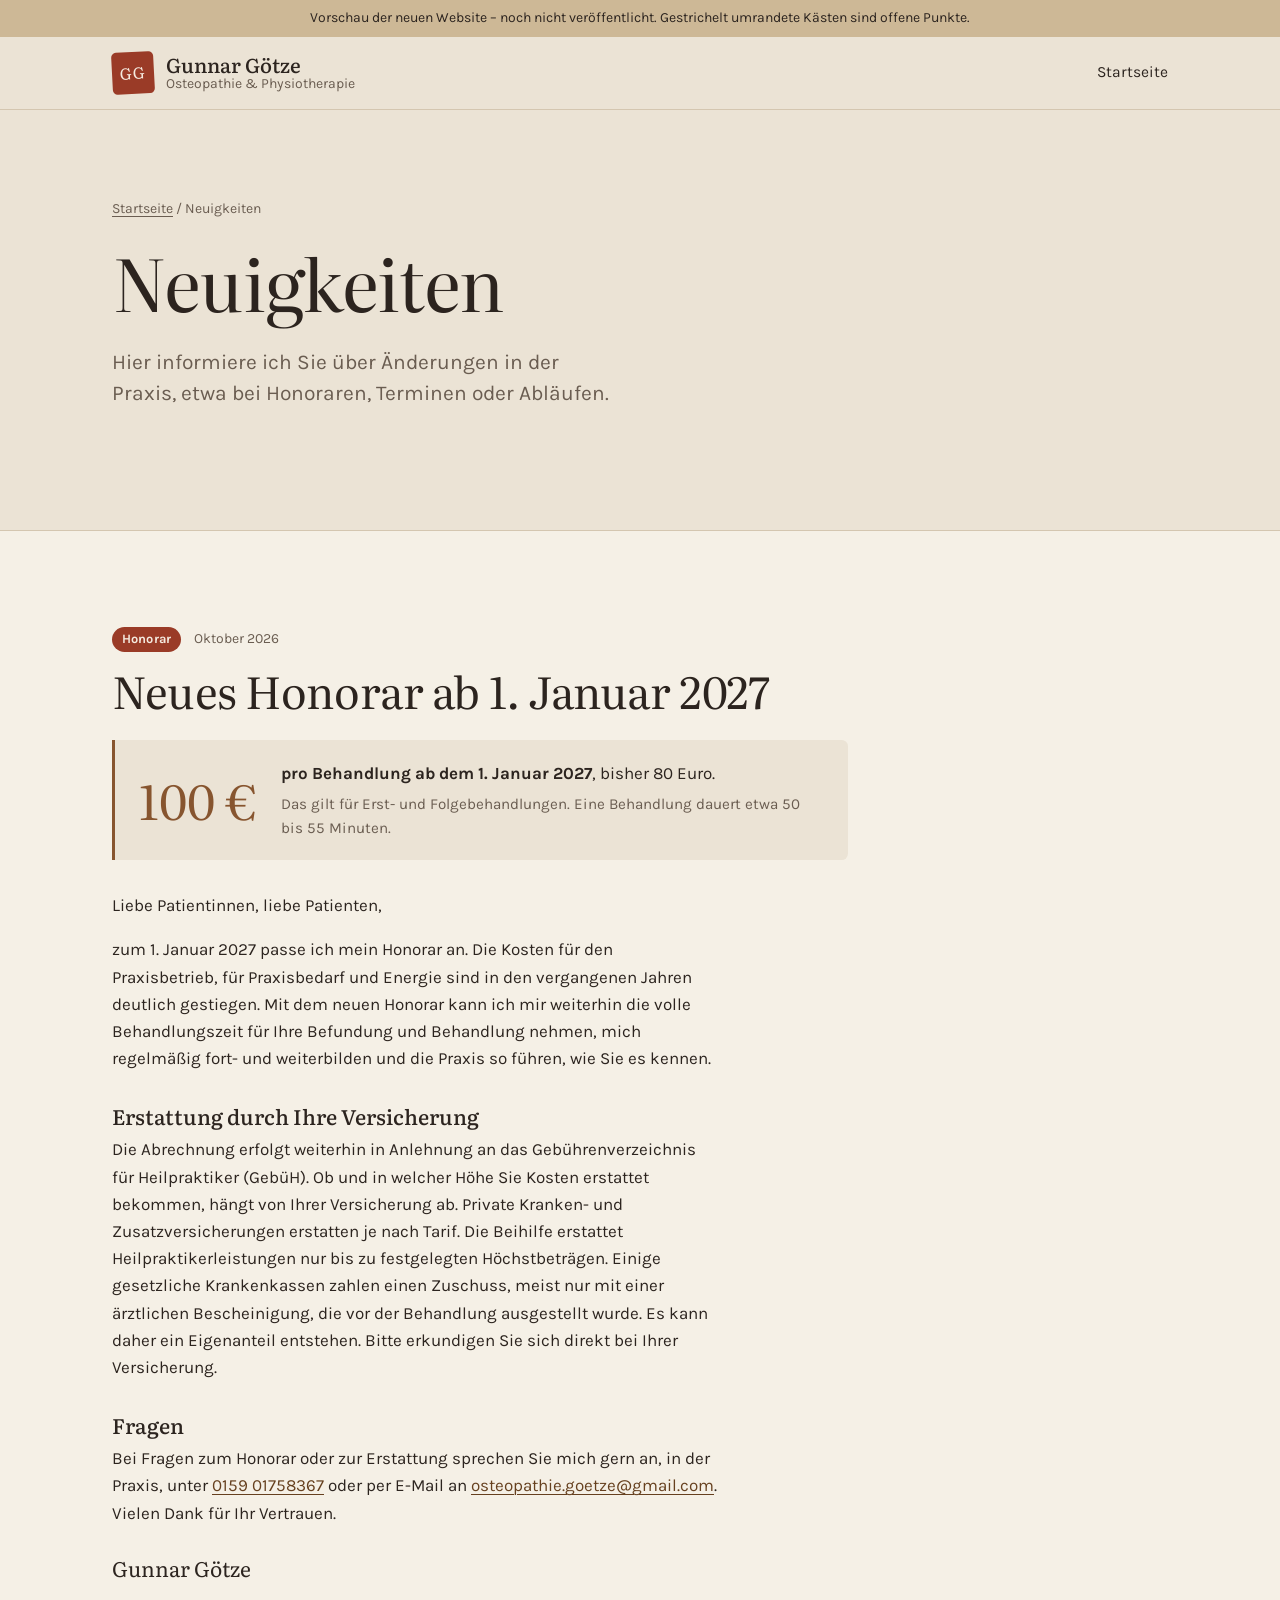
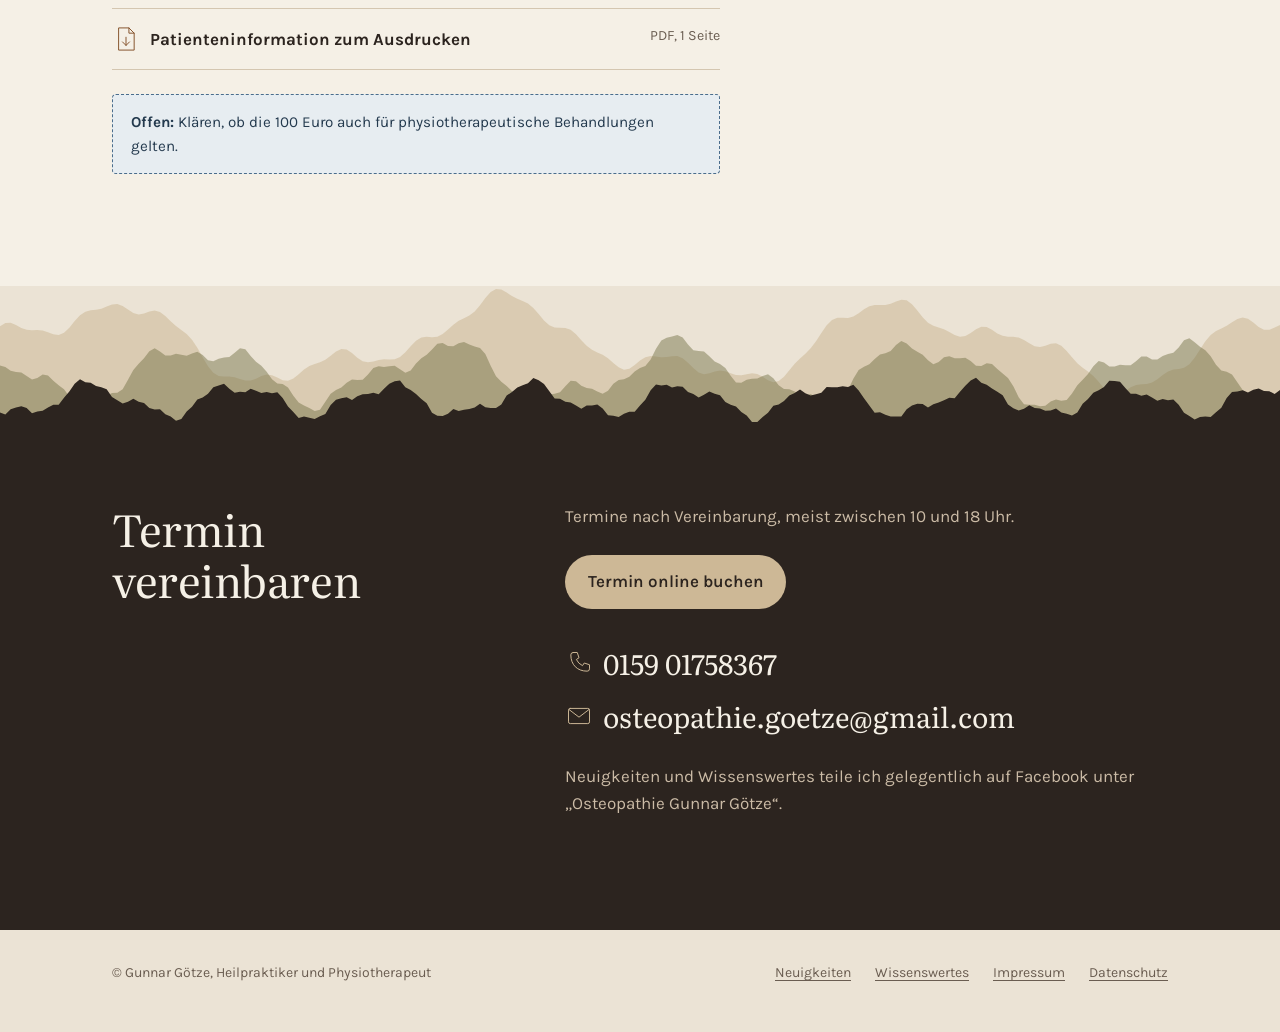
==== commit 03f5715d: "Aktuellen Preis (80 Euro) eintragen Co-Authored-By: Claude Opus 5.5 <noreply@anthropic.com> Claude-S" ====
--- a/aktuelles.html
+++ b/aktuelles.html
@@ -47,7 +47,7 @@
       <div class="price-box">
         <div class="amount">100&nbsp;€</div>
         <div>
-          <p><strong>pro Behandlung ab dem 1.&nbsp;Januar 2027</strong>, bisher <span class="ph">Betrag</span> Euro.</p>
+          <p><strong>pro Behandlung ab dem 1.&nbsp;Januar 2027</strong>, bisher 80&nbsp;Euro.</p>
           <p class="muted">Das gilt für Erst- und Folgebehandlungen. Eine Behandlung dauert etwa 50 bis 55 Minuten.</p>
         </div>
       </div>
@@ -62,7 +62,7 @@
         <ul class="downloads">
           <li><a href="assets/docs/patienteninformation-honorar-2027.pdf" download="Patienteninformation Honorar 2027.pdf"><span class="icon-row"><svg class="icon small" aria-hidden="true"><use href="#i-doc"/></svg><strong>Patienteninformation zum Ausdrucken</strong></span><small>PDF, 1 Seite</small></a></li>
         </ul>
-        <div class="open-point"><strong>Offen:</strong> Bisherigen Preis eintragen (auch im PDF). Klären, ob die 100 Euro auch für physiotherapeutische Behandlungen gelten.</div>
+        <div class="open-point"><strong>Offen:</strong> Klären, ob die 100 Euro auch für physiotherapeutische Behandlungen gelten.</div>
       </div>
     </article>
   </div>
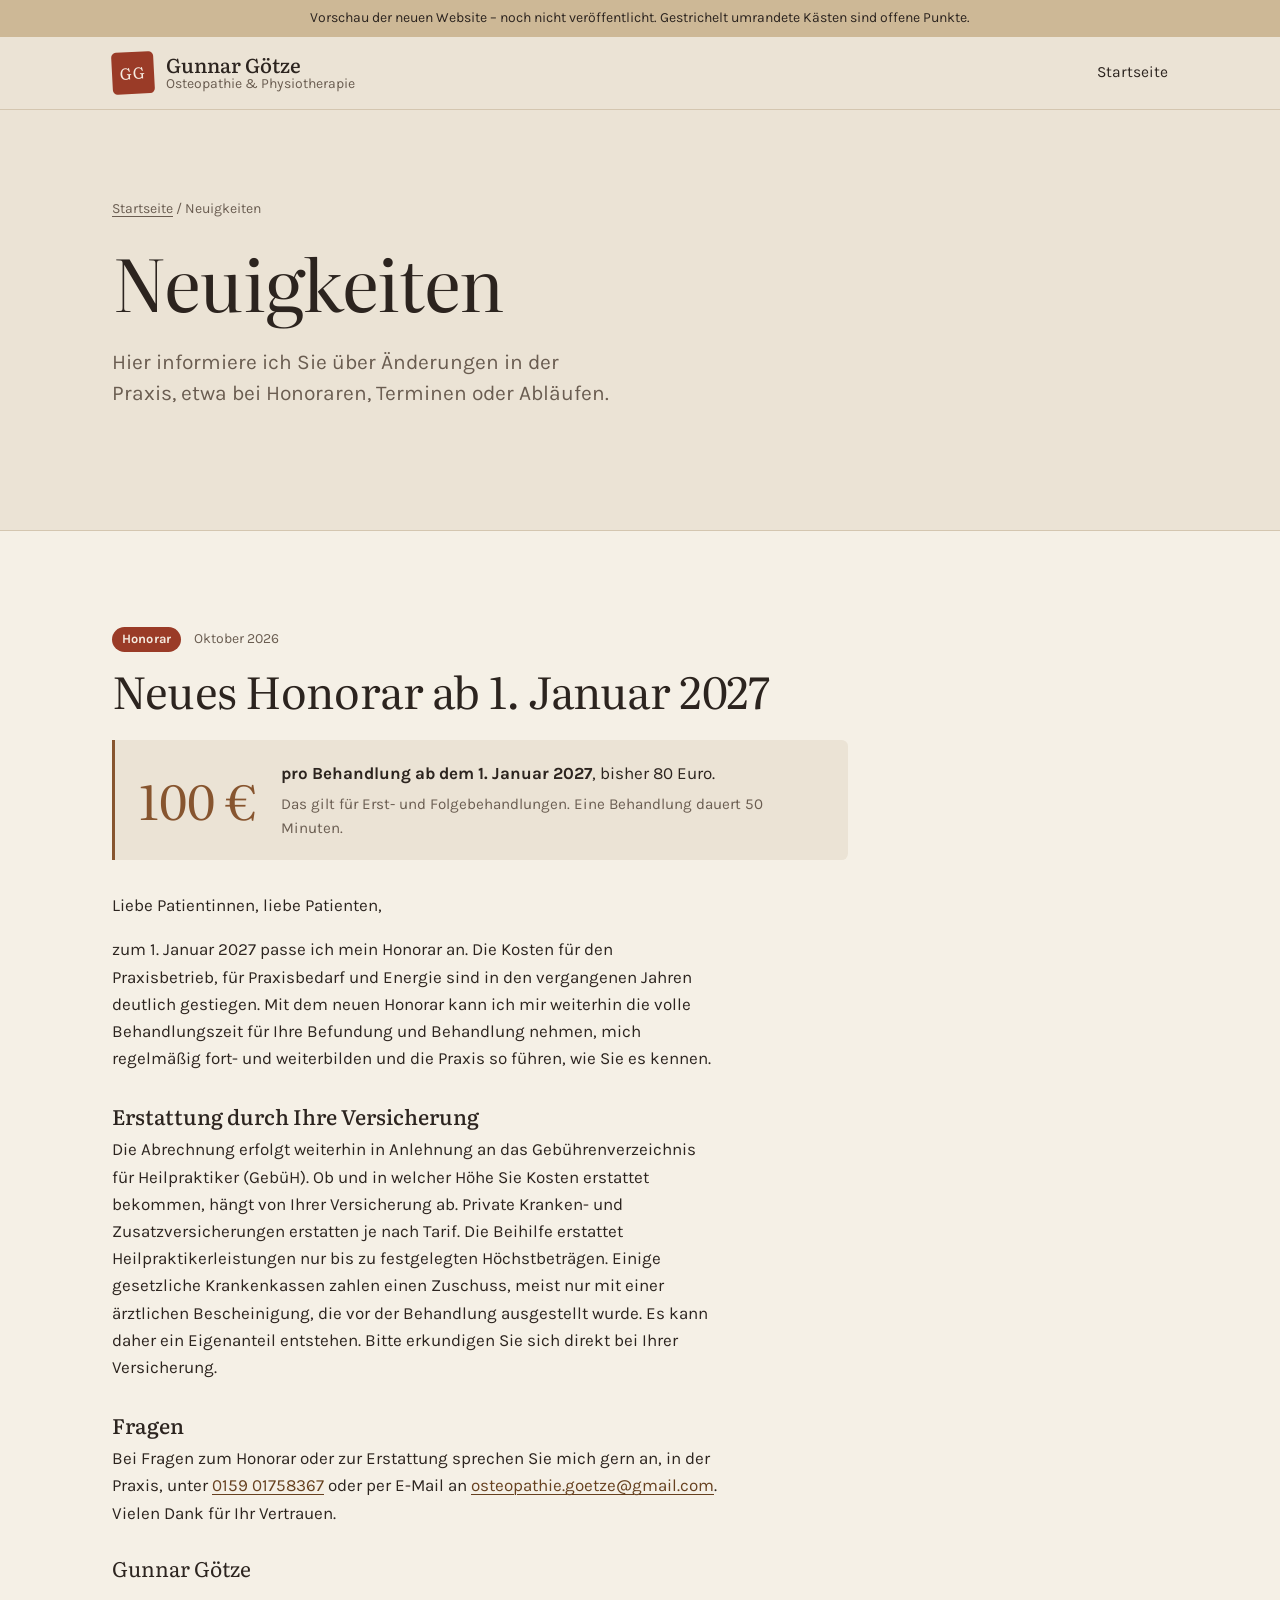
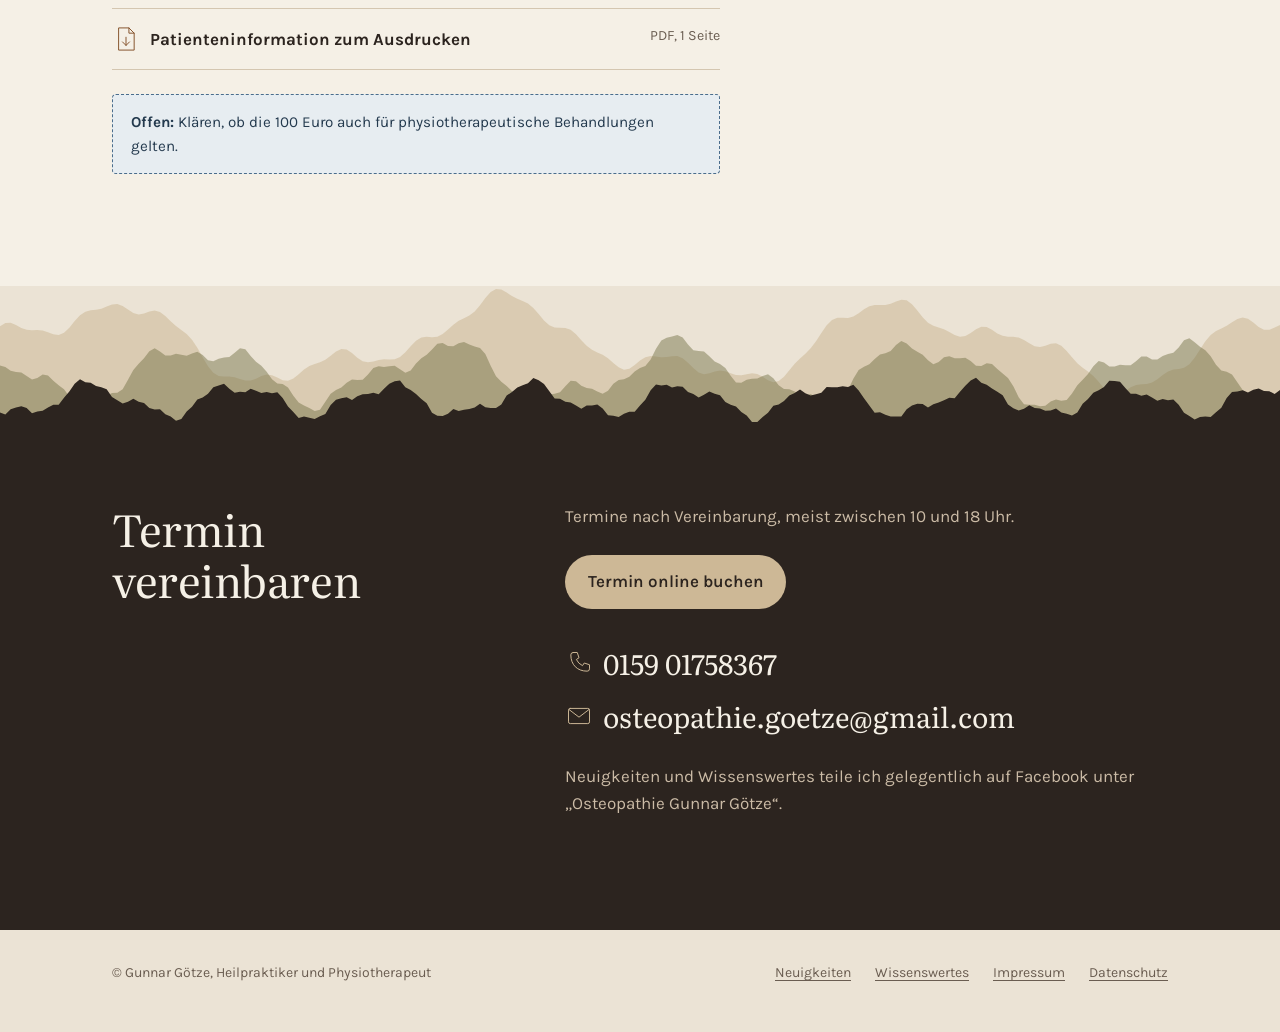
==== commit 5111233f: "Behandlungsdauer 50 Minuten Co-Authored-By: Claude Opus 5.5 <noreply@anthropic.com> Claude-Session: " ====
--- a/aktuelles.html
+++ b/aktuelles.html
@@ -48,7 +48,7 @@
         <div class="amount">100&nbsp;€</div>
         <div>
           <p><strong>pro Behandlung ab dem 1.&nbsp;Januar 2027</strong>, bisher 80&nbsp;Euro.</p>
-          <p class="muted">Das gilt für Erst- und Folgebehandlungen. Eine Behandlung dauert etwa 50 bis 55 Minuten.</p>
+          <p class="muted">Das gilt für Erst- und Folgebehandlungen. Eine Behandlung dauert 50 Minuten.</p>
         </div>
       </div>
       <div class="news-body">
